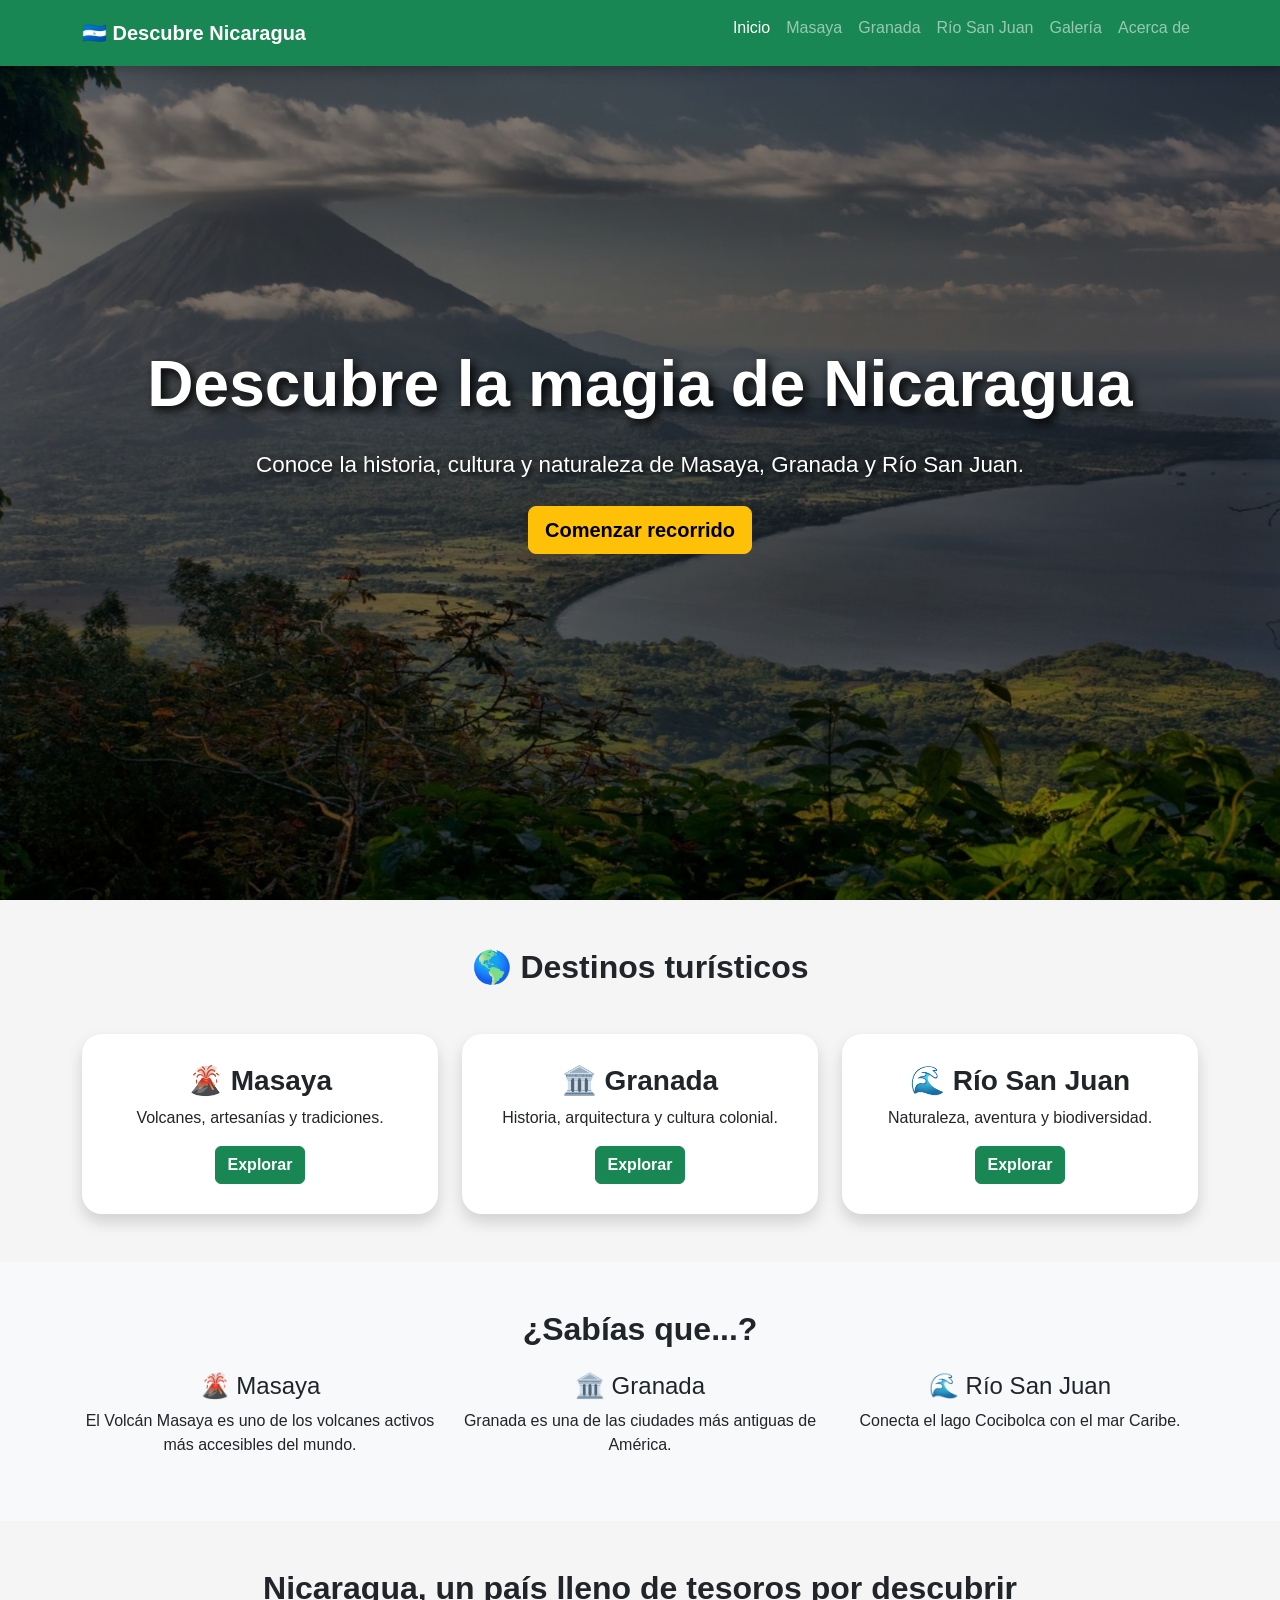
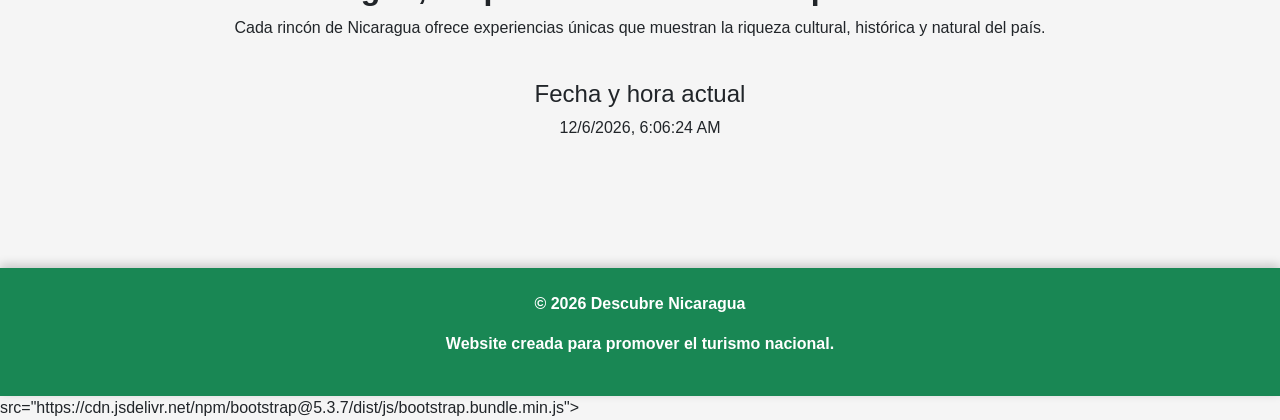
==== index.html @ 8d534247 "primera subida" ====
<!DOCTYPE html>
<html lang="es">
<head>
<meta charset="UTF-8">
<meta name="viewport" content="width=device-width, initial-scale=1.0">
<title>Descubre Nicaragua</title>
<link href="https://cdn.jsdelivr.net/npm/bootstrap@5.3.7/dist/css/bootstrap.min.css" rel="stylesheet">
<link rel="stylesheet" href="styleindex.css">
</head>
<body>
    <a href="#" class="btn btn-success arriba">
⬆️
</a>

<nav class="navbar navbar-expand-lg navbar-dark bg-success fixed-top">
<div class="container">
<a class="navbar-brand fw-bold" href="index.html">
🇳🇮 Descubre Nicaragua
</a>
<button class="navbar-toggler"
type="button"
data-bs-toggle="collapse"
data-bs-target="#menu">
<span class="navbar-toggler-icon"></span>
</button>
<div class="collapse navbar-collapse" id="menu">
<ul class="navbar-nav ms-auto">
<li class="nav-item">
<a class="nav-link active" href="index.html">

Inicio
</a>
</li>
<li class="nav-item">
<a class="nav-link" href="masaya.html">

Masaya
</a>
</li>
<li class="nav-item">
<a class="nav-link" href="granada.html">

Granada
</a>
</li>
<li class="nav-item">
<a class="nav-link" href="riosanjuan.html">

Río San Juan
</a>
</li>
<li class="nav-item">
<a class="nav-link" href="galeria.html">

Galería
</a>
</li>
<li class="nav-item">
<a class="nav-link" href="acerca.html">

Acerca de
</a>
</li>
</ul>
</div>
</div>
</nav>
<header class="hero">
<div class="container text-center">
<h1>

 Descubre la magia de Nicaragua 
</h1>
<p class="lead">
Conoce la historia, cultura y naturaleza de Masaya, Granada y Río San Juan.
</p>
<a href="masaya.html"
class="btn btn-warning btn-lg">

Comenzar recorrido
</a>
</div>
</header>
<section class="container py-5">
<h2 class="text-center mb-5">

🌎 Destinos turísticos
</h2>
<div class="row g-4">
<div class="col-md-4">
<div class="card h-100 shadow text-center">
<div class="card-body">

<h3>🌋 Masaya</h3>
<p>
Volcanes, artesanías y tradiciones.
</p>
<a href="masaya.html"
class="btn btn-success">
Explorar
</a>
</div>
</div>
</div>
<div class="col-md-4">
<div class="card h-100 shadow text-center">
<div class="card-body">

<h3>🏛️ Granada</h3>
<p>
Historia, arquitectura y cultura colonial.
</p>
<a href="granada.html"
class="btn btn-success">
Explorar
</a>
</div>
</div>
</div>
<div class="col-md-4">
<div class="card h-100 shadow text-center">
<div class="card-body">

<h3>🌊 Río San Juan</h3>
<p>
Naturaleza, aventura y biodiversidad.
</p>
<a href="riosanjuan.html"
class="btn btn-success">
Explorar
</a>
</div>
</div>
</div>
</div>
</section>
<section class="bg-light py-5">
<div class="container text-center">
<h2>

 ¿Sabías que...?
</h2>
<div class="row mt-4">
<div class="col-md-4">
<h4>🌋 Masaya</h4>
<p>
El Volcán Masaya es uno de los volcanes activos más accesibles del mundo.
</p>
</div>
<div class="col-md-4">
<h4>🏛️ Granada</h4>
<p>
Granada es una de las ciudades más antiguas de América.
</p>
</div>
<div class="col-md-4">
<h4>🌊 Río San Juan</h4>
<p>
Conecta el lago Cocibolca con el mar Caribe.
</p>
</div>
</div>
</div>
</section>
<section class="container py-5 text-center">
<h2>
 Nicaragua, un país lleno de tesoros por descubrir
</h2>
<p>
Cada rincón de Nicaragua ofrece experiencias únicas que muestran la riqueza cultural, histórica y natural del país.
</p>
<section class="container text-center py-4">
<h4> Fecha y hora actual</h4>
<p id="fecha"></p>
<script>
function mostrarFecha(){
const hoy = new Date();
document.getElementById("fecha").innerHTML = hoy.toLocaleString();
}
mostrarFecha();
</script>

</section>
</section>
<footer class="bg-success text-white text-center p-4">
<p>
© 2026 Descubre Nicaragua
</p>
<p>
Website creada para promover el turismo nacional.
</p>
</footer>
</script> src="https://cdn.jsdelivr.net/npm/bootstrap@5.3.7/dist/js/bootstrap.bundle.min.js"></script>
</body>
</html>
---- styleindex.css ----
/* GENERAL */

body{

margin:0;

padding:0;

font-family:Arial,sans-serif;

background:#f5f5f5;

overflow-x:hidden;

}


/* NAVBAR */

.navbar{

box-shadow:0 4px 12px rgba(0,0,0,0.25);

}


/* PORTADA */

.hero{

height:100vh;

display:flex;

justify-content:center;

align-items:center;

text-align:center;

padding:20px;

color:white;

background-image:url("fondo.jpg");

background-size:cover;

background-position:center;

background-repeat:no-repeat;

position:relative;

}


.hero::before{

content:"";

position:absolute;

top:0;

left:0;

width:100%;

height:100%;

background:rgba(0,0,0,0.50);

}


.hero .container{

position:relative;

z-index:1;

}


.hero h1{

font-size:4rem;

font-weight:900;

text-shadow:4px 4px 10px black;

}


.hero p{

font-size:1.4rem;

margin:25px 0;

text-shadow:2px 2px 6px black;

}


/* BOTONES */

.btn{

transition:0.3s;

font-weight:bold;

}


.btn:hover{

transform:scale(1.08);

}


/* TARJETAS */

.card{

border:none;

border-radius:20px;

overflow:hidden;

transition:0.3s;

cursor:pointer;

}


.card:hover{

transform:translateY(-12px);

box-shadow:0 15px 30px rgba(0,0,0,0.25);

}


.card-body{

padding:30px;

}


.card h3{

font-weight:bold;

}


/* IMÁGENES */

img{

border-radius:15px;

transition:0.4s;

}


img:hover{

transform:scale(1.05);

}


/* TÍTULOS */

h1,h2,h3{

font-weight:bold;

}


/* NAVBAR */

.nav-link{

transition:0.3s;

}


.nav-link:hover{

color:#ffc107 !important;

}


/* SECCIONES */

section{

padding-top:20px;

}


/* LISTAS */

ul li{

margin-bottom:10px;

}


/* FOOTER */

footer{

margin-top:40px;

padding:25px;

font-weight:bold;

box-shadow:0 -3px 10px rgba(0,0,0,0.2);

}


/* RESPONSIVE */

@media(max-width:768px){

.hero h1{

font-size:2.4rem;

}

.hero p{

font-size:1rem;

}

}

.arriba{

position:fixed;

bottom:20px;

right:20px;

border-radius:50%;

font-size:22px;

padding:10px 15px;

}
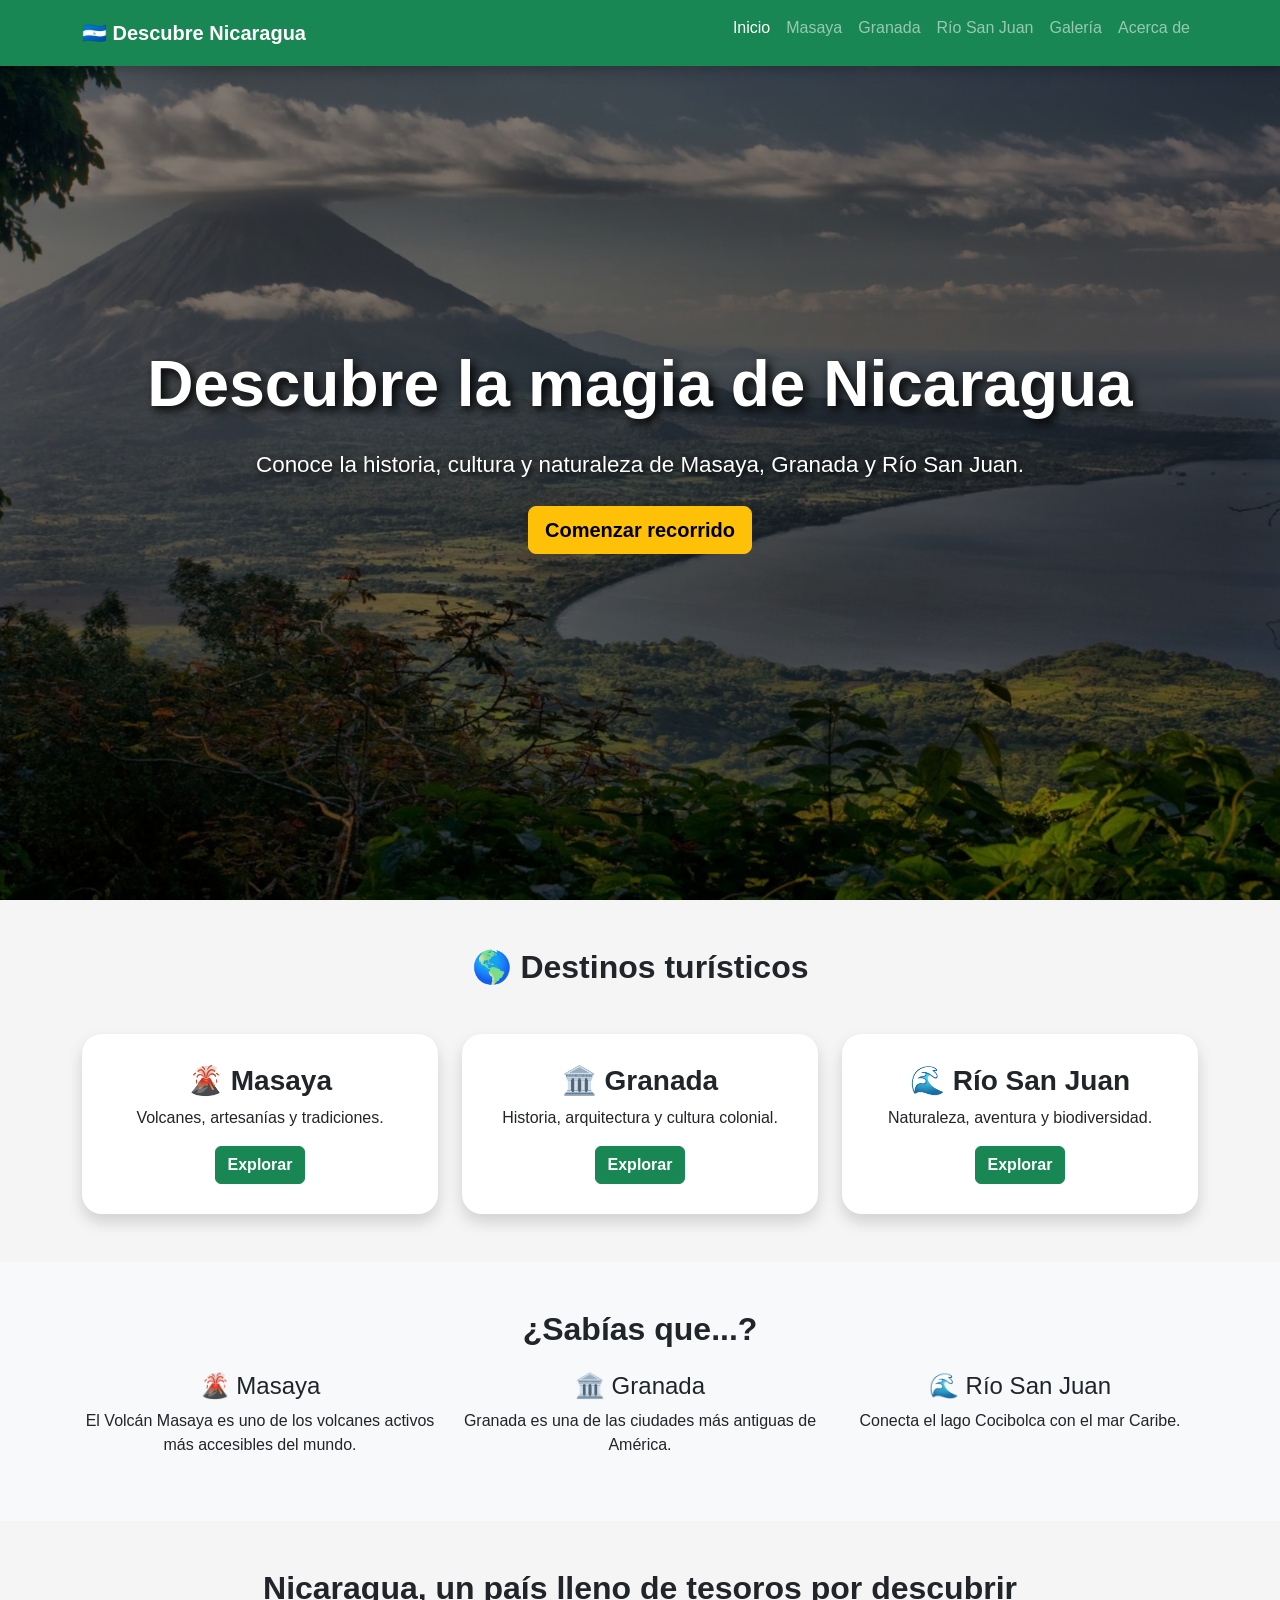
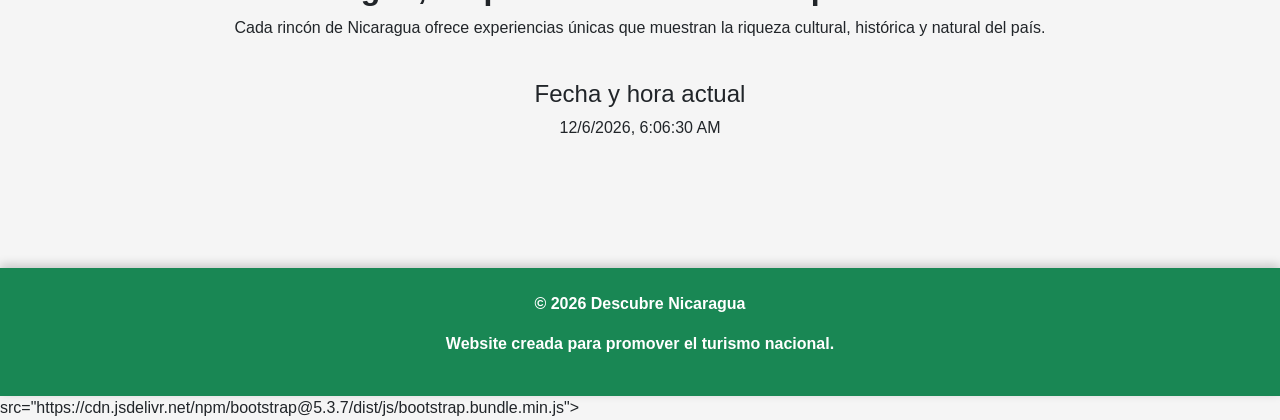
==== commit 4f760317: "Add files via upload" ====
--- a/index.html
+++ b/index.html
@@ -1,195 +1,195 @@
-<!DOCTYPE html>
-<html lang="es">
-<head>
-<meta charset="UTF-8">
-<meta name="viewport" content="width=device-width, initial-scale=1.0">
-<title>Descubre Nicaragua</title>
-<link href="https://cdn.jsdelivr.net/npm/bootstrap@5.3.7/dist/css/bootstrap.min.css" rel="stylesheet">
-<link rel="stylesheet" href="styleindex.css">
-</head>
-<body>
-    <a href="#" class="btn btn-success arriba">
-⬆️
-</a>
-
-<nav class="navbar navbar-expand-lg navbar-dark bg-success fixed-top">
-<div class="container">
-<a class="navbar-brand fw-bold" href="index.html">
-🇳🇮 Descubre Nicaragua
-</a>
-<button class="navbar-toggler"
-type="button"
-data-bs-toggle="collapse"
-data-bs-target="#menu">
-<span class="navbar-toggler-icon"></span>
-</button>
-<div class="collapse navbar-collapse" id="menu">
-<ul class="navbar-nav ms-auto">
-<li class="nav-item">
-<a class="nav-link active" href="index.html">
-
-Inicio
-</a>
-</li>
-<li class="nav-item">
-<a class="nav-link" href="masaya.html">
-
-Masaya
-</a>
-</li>
-<li class="nav-item">
-<a class="nav-link" href="granada.html">
-
-Granada
-</a>
-</li>
-<li class="nav-item">
-<a class="nav-link" href="riosanjuan.html">
-
-Río San Juan
-</a>
-</li>
-<li class="nav-item">
-<a class="nav-link" href="galeria.html">
-
-Galería
-</a>
-</li>
-<li class="nav-item">
-<a class="nav-link" href="acerca.html">
-
-Acerca de
-</a>
-</li>
-</ul>
-</div>
-</div>
-</nav>
-<header class="hero">
-<div class="container text-center">
-<h1>
-
- Descubre la magia de Nicaragua 
-</h1>
-<p class="lead">
-Conoce la historia, cultura y naturaleza de Masaya, Granada y Río San Juan.
-</p>
-<a href="masaya.html"
-class="btn btn-warning btn-lg">
-
-Comenzar recorrido
-</a>
-</div>
-</header>
-<section class="container py-5">
-<h2 class="text-center mb-5">
-
-🌎 Destinos turísticos
-</h2>
-<div class="row g-4">
-<div class="col-md-4">
-<div class="card h-100 shadow text-center">
-<div class="card-body">
-
-<h3>🌋 Masaya</h3>
-<p>
-Volcanes, artesanías y tradiciones.
-</p>
-<a href="masaya.html"
-class="btn btn-success">
-Explorar
-</a>
-</div>
-</div>
-</div>
-<div class="col-md-4">
-<div class="card h-100 shadow text-center">
-<div class="card-body">
-
-<h3>🏛️ Granada</h3>
-<p>
-Historia, arquitectura y cultura colonial.
-</p>
-<a href="granada.html"
-class="btn btn-success">
-Explorar
-</a>
-</div>
-</div>
-</div>
-<div class="col-md-4">
-<div class="card h-100 shadow text-center">
-<div class="card-body">
-
-<h3>🌊 Río San Juan</h3>
-<p>
-Naturaleza, aventura y biodiversidad.
-</p>
-<a href="riosanjuan.html"
-class="btn btn-success">
-Explorar
-</a>
-</div>
-</div>
-</div>
-</div>
-</section>
-<section class="bg-light py-5">
-<div class="container text-center">
-<h2>
-
- ¿Sabías que...?
-</h2>
-<div class="row mt-4">
-<div class="col-md-4">
-<h4>🌋 Masaya</h4>
-<p>
-El Volcán Masaya es uno de los volcanes activos más accesibles del mundo.
-</p>
-</div>
-<div class="col-md-4">
-<h4>🏛️ Granada</h4>
-<p>
-Granada es una de las ciudades más antiguas de América.
-</p>
-</div>
-<div class="col-md-4">
-<h4>🌊 Río San Juan</h4>
-<p>
-Conecta el lago Cocibolca con el mar Caribe.
-</p>
-</div>
-</div>
-</div>
-</section>
-<section class="container py-5 text-center">
-<h2>
- Nicaragua, un país lleno de tesoros por descubrir
-</h2>
-<p>
-Cada rincón de Nicaragua ofrece experiencias únicas que muestran la riqueza cultural, histórica y natural del país.
-</p>
-<section class="container text-center py-4">
-<h4> Fecha y hora actual</h4>
-<p id="fecha"></p>
-<script>
-function mostrarFecha(){
-const hoy = new Date();
-document.getElementById("fecha").innerHTML = hoy.toLocaleString();
-}
-mostrarFecha();
-</script>
-
-</section>
-</section>
-<footer class="bg-success text-white text-center p-4">
-<p>
-© 2026 Descubre Nicaragua
-</p>
-<p>
-Website creada para promover el turismo nacional.
-</p>
-</footer>
-</script> src="https://cdn.jsdelivr.net/npm/bootstrap@5.3.7/dist/js/bootstrap.bundle.min.js"></script>
-</body>
+<!DOCTYPE html>
+<html lang="es">
+<head>
+<meta charset="UTF-8">
+<meta name="viewport" content="width=device-width, initial-scale=1.0">
+<title>Descubre Nicaragua</title>
+<link href="https://cdn.jsdelivr.net/npm/bootstrap@5.3.7/dist/css/bootstrap.min.css" rel="stylesheet">
+<link rel="stylesheet" href="styleindex.css">
+</head>
+<body>
+    <a href="#" class="btn btn-success arriba">
+⬆️
+</a>
+
+<nav class="navbar navbar-expand-lg navbar-dark bg-success fixed-top">
+<div class="container">
+<a class="navbar-brand fw-bold" href="index.html">
+🇳🇮 Descubre Nicaragua
+</a>
+<button class="navbar-toggler"
+type="button"
+data-bs-toggle="collapse"
+data-bs-target="#menu">
+<span class="navbar-toggler-icon"></span>
+</button>
+<div class="collapse navbar-collapse" id="menu">
+<ul class="navbar-nav ms-auto">
+<li class="nav-item">
+<a class="nav-link active" href="index.html">
+
+Inicio
+</a>
+</li>
+<li class="nav-item">
+<a class="nav-link" href="masaya.html">
+
+Masaya
+</a>
+</li>
+<li class="nav-item">
+<a class="nav-link" href="granada.html">
+
+Granada
+</a>
+</li>
+<li class="nav-item">
+<a class="nav-link" href="riosanjuan.html">
+
+Río San Juan
+</a>
+</li>
+<li class="nav-item">
+<a class="nav-link" href="galeria.html">
+
+Galería
+</a>
+</li>
+<li class="nav-item">
+<a class="nav-link" href="acerca.html">
+
+Acerca de
+</a>
+</li>
+</ul>
+</div>
+</div>
+</nav>
+<header class="hero">
+<div class="container text-center">
+<h1>
+
+ Descubre la magia de Nicaragua 
+</h1>
+<p class="lead">
+Conoce la historia, cultura y naturaleza de Masaya, Granada y Río San Juan.
+</p>
+<a href="masaya.html"
+class="btn btn-warning btn-lg">
+
+Comenzar recorrido
+</a>
+</div>
+</header>
+<section class="container py-5">
+<h2 class="text-center mb-5">
+
+🌎 Destinos turísticos
+</h2>
+<div class="row g-4">
+<div class="col-md-4">
+<div class="card h-100 shadow text-center">
+<div class="card-body">
+
+<h3>🌋 Masaya</h3>
+<p>
+Volcanes, artesanías y tradiciones.
+</p>
+<a href="masaya.html"
+class="btn btn-success">
+Explorar
+</a>
+</div>
+</div>
+</div>
+<div class="col-md-4">
+<div class="card h-100 shadow text-center">
+<div class="card-body">
+
+<h3>🏛️ Granada</h3>
+<p>
+Historia, arquitectura y cultura colonial.
+</p>
+<a href="granada.html"
+class="btn btn-success">
+Explorar
+</a>
+</div>
+</div>
+</div>
+<div class="col-md-4">
+<div class="card h-100 shadow text-center">
+<div class="card-body">
+
+<h3>🌊 Río San Juan</h3>
+<p>
+Naturaleza, aventura y biodiversidad.
+</p>
+<a href="riosanjuan.html"
+class="btn btn-success">
+Explorar
+</a>
+</div>
+</div>
+</div>
+</div>
+</section>
+<section class="bg-light py-5">
+<div class="container text-center">
+<h2>
+
+ ¿Sabías que...?
+</h2>
+<div class="row mt-4">
+<div class="col-md-4">
+<h4>🌋 Masaya</h4>
+<p>
+El Volcán Masaya es uno de los volcanes activos más accesibles del mundo.
+</p>
+</div>
+<div class="col-md-4">
+<h4>🏛️ Granada</h4>
+<p>
+Granada es una de las ciudades más antiguas de América.
+</p>
+</div>
+<div class="col-md-4">
+<h4>🌊 Río San Juan</h4>
+<p>
+Conecta el lago Cocibolca con el mar Caribe.
+</p>
+</div>
+</div>
+</div>
+</section>
+<section class="container py-5 text-center">
+<h2>
+ Nicaragua, un país lleno de tesoros por descubrir
+</h2>
+<p>
+Cada rincón de Nicaragua ofrece experiencias únicas que muestran la riqueza cultural, histórica y natural del país.
+</p>
+<section class="container text-center py-4">
+<h4> Fecha y hora actual</h4>
+<p id="fecha"></p>
+<script>
+function mostrarFecha(){
+const hoy = new Date();
+document.getElementById("fecha").innerHTML = hoy.toLocaleString();
+}
+mostrarFecha();
+</script>
+
+</section>
+</section>
+<footer class="bg-success text-white text-center p-4">
+<p>
+© 2026 Descubre Nicaragua
+</p>
+<p>
+Website creada para promover el turismo nacional.
+</p>
+</footer>
+</script> src="https://cdn.jsdelivr.net/npm/bootstrap@5.3.7/dist/js/bootstrap.bundle.min.js"></script>
+</body>
 </html>
--- a/styleindex.css
+++ b/styleindex.css
@@ -1,274 +1,274 @@
-/* GENERAL */
-
-body{
-
-margin:0;
-
-padding:0;
-
-font-family:Arial,sans-serif;
-
-background:#f5f5f5;
-
-overflow-x:hidden;
-
-}
-
-
-/* NAVBAR */
-
-.navbar{
-
-box-shadow:0 4px 12px rgba(0,0,0,0.25);
-
-}
-
-
-/* PORTADA */
-
-.hero{
-
-height:100vh;
-
-display:flex;
-
-justify-content:center;
-
-align-items:center;
-
-text-align:center;
-
-padding:20px;
-
-color:white;
-
-background-image:url("fondo.jpg");
-
-background-size:cover;
-
-background-position:center;
-
-background-repeat:no-repeat;
-
-position:relative;
-
-}
-
-
-.hero::before{
-
-content:"";
-
-position:absolute;
-
-top:0;
-
-left:0;
-
-width:100%;
-
-height:100%;
-
-background:rgba(0,0,0,0.50);
-
-}
-
-
-.hero .container{
-
-position:relative;
-
-z-index:1;
-
-}
-
-
-.hero h1{
-
-font-size:4rem;
-
-font-weight:900;
-
-text-shadow:4px 4px 10px black;
-
-}
-
-
-.hero p{
-
-font-size:1.4rem;
-
-margin:25px 0;
-
-text-shadow:2px 2px 6px black;
-
-}
-
-
-/* BOTONES */
-
-.btn{
-
-transition:0.3s;
-
-font-weight:bold;
-
-}
-
-
-.btn:hover{
-
-transform:scale(1.08);
-
-}
-
-
-/* TARJETAS */
-
-.card{
-
-border:none;
-
-border-radius:20px;
-
-overflow:hidden;
-
-transition:0.3s;
-
-cursor:pointer;
-
-}
-
-
-.card:hover{
-
-transform:translateY(-12px);
-
-box-shadow:0 15px 30px rgba(0,0,0,0.25);
-
-}
-
-
-.card-body{
-
-padding:30px;
-
-}
-
-
-.card h3{
-
-font-weight:bold;
-
-}
-
-
-/* IMÁGENES */
-
-img{
-
-border-radius:15px;
-
-transition:0.4s;
-
-}
-
-
-img:hover{
-
-transform:scale(1.05);
-
-}
-
-
-/* TÍTULOS */
-
-h1,h2,h3{
-
-font-weight:bold;
-
-}
-
-
-/* NAVBAR */
-
-.nav-link{
-
-transition:0.3s;
-
-}
-
-
-.nav-link:hover{
-
-color:#ffc107 !important;
-
-}
-
-
-/* SECCIONES */
-
-section{
-
-padding-top:20px;
-
-}
-
-
-/* LISTAS */
-
-ul li{
-
-margin-bottom:10px;
-
-}
-
-
-/* FOOTER */
-
-footer{
-
-margin-top:40px;
-
-padding:25px;
-
-font-weight:bold;
-
-box-shadow:0 -3px 10px rgba(0,0,0,0.2);
-
-}
-
-
-/* RESPONSIVE */
-
-@media(max-width:768px){
-
-.hero h1{
-
-font-size:2.4rem;
-
-}
-
-.hero p{
-
-font-size:1rem;
-
-}
-
-}
-
-.arriba{
-
-position:fixed;
-
-bottom:20px;
-
-right:20px;
-
-border-radius:50%;
-
-font-size:22px;
-
-padding:10px 15px;
-
+/* GENERAL */
+
+body{
+
+margin:0;
+
+padding:0;
+
+font-family:Arial,sans-serif;
+
+background:#f5f5f5;
+
+overflow-x:hidden;
+
+}
+
+
+/* NAVBAR */
+
+.navbar{
+
+box-shadow:0 4px 12px rgba(0,0,0,0.25);
+
+}
+
+
+/* PORTADA */
+
+.hero{
+
+height:100vh;
+
+display:flex;
+
+justify-content:center;
+
+align-items:center;
+
+text-align:center;
+
+padding:20px;
+
+color:white;
+
+background-image:url("fondo.jpg");
+
+background-size:cover;
+
+background-position:center;
+
+background-repeat:no-repeat;
+
+position:relative;
+
+}
+
+
+.hero::before{
+
+content:"";
+
+position:absolute;
+
+top:0;
+
+left:0;
+
+width:100%;
+
+height:100%;
+
+background:rgba(0,0,0,0.50);
+
+}
+
+
+.hero .container{
+
+position:relative;
+
+z-index:1;
+
+}
+
+
+.hero h1{
+
+font-size:4rem;
+
+font-weight:900;
+
+text-shadow:4px 4px 10px black;
+
+}
+
+
+.hero p{
+
+font-size:1.4rem;
+
+margin:25px 0;
+
+text-shadow:2px 2px 6px black;
+
+}
+
+
+/* BOTONES */
+
+.btn{
+
+transition:0.3s;
+
+font-weight:bold;
+
+}
+
+
+.btn:hover{
+
+transform:scale(1.08);
+
+}
+
+
+/* TARJETAS */
+
+.card{
+
+border:none;
+
+border-radius:20px;
+
+overflow:hidden;
+
+transition:0.3s;
+
+cursor:pointer;
+
+}
+
+
+.card:hover{
+
+transform:translateY(-12px);
+
+box-shadow:0 15px 30px rgba(0,0,0,0.25);
+
+}
+
+
+.card-body{
+
+padding:30px;
+
+}
+
+
+.card h3{
+
+font-weight:bold;
+
+}
+
+
+/* IMÁGENES */
+
+img{
+
+border-radius:15px;
+
+transition:0.4s;
+
+}
+
+
+img:hover{
+
+transform:scale(1.05);
+
+}
+
+
+/* TÍTULOS */
+
+h1,h2,h3{
+
+font-weight:bold;
+
+}
+
+
+/* NAVBAR */
+
+.nav-link{
+
+transition:0.3s;
+
+}
+
+
+.nav-link:hover{
+
+color:#ffc107 !important;
+
+}
+
+
+/* SECCIONES */
+
+section{
+
+padding-top:20px;
+
+}
+
+
+/* LISTAS */
+
+ul li{
+
+margin-bottom:10px;
+
+}
+
+
+/* FOOTER */
+
+footer{
+
+margin-top:40px;
+
+padding:25px;
+
+font-weight:bold;
+
+box-shadow:0 -3px 10px rgba(0,0,0,0.2);
+
+}
+
+
+/* RESPONSIVE */
+
+@media(max-width:768px){
+
+.hero h1{
+
+font-size:2.4rem;
+
+}
+
+.hero p{
+
+font-size:1rem;
+
+}
+
+}
+
+.arriba{
+
+position:fixed;
+
+bottom:20px;
+
+right:20px;
+
+border-radius:50%;
+
+font-size:22px;
+
+padding:10px 15px;
+
 }
